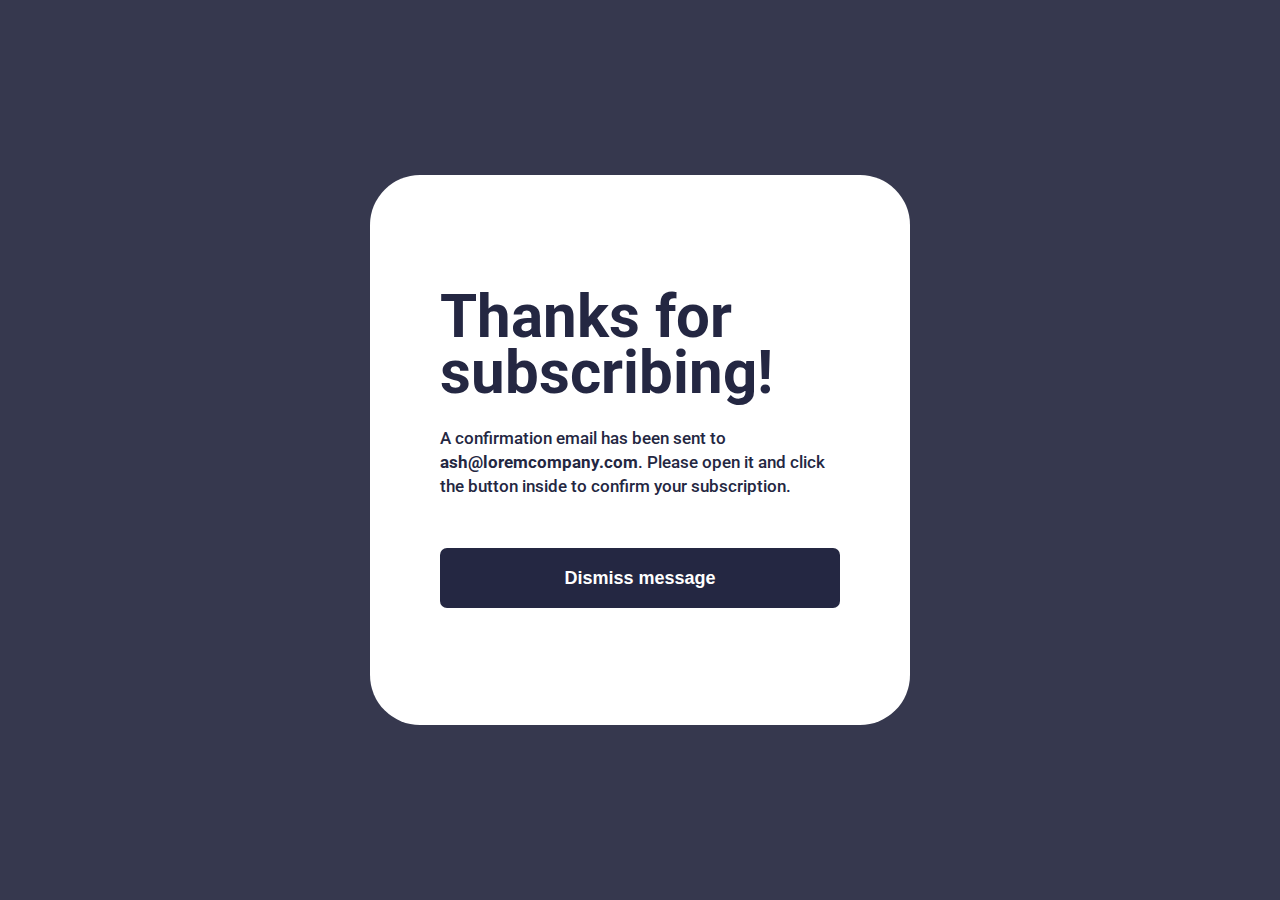
==== index2.html @ 6df90a86 "Add files via upload" ====
<!DOCTYPE html>
<html lang="en">
<head>
  <meta charset="UTF-8">
  <meta name="viewport" content="width=device-width, initial-scale=1.0">

  <link rel="preconnect" href="https://fonts.googleapis.com">
  <link rel="preconnect" href="https://fonts.gstatic.com" crossorigin>
  <link href="https://fonts.googleapis.com/css2?family=Roboto:ital,wght@0,100..900;1,100..900&display=swap" rel="stylesheet">

  <link rel="stylesheet" href="style2.css">

  <title>Document</title>
</head>
<body>
  <!-- Success message start -->

  <main>
    <div class="good-tick">
      <img src="./assets/images/icon-success.svg" alt="">
    </div>

    <article>
      <h1>Thanks for subscribing!</h1>

    <p>A confirmation email has been sent to <span style="font-weight: 700;">ash@loremcompany.com</span>. 
      Please open it and click the button inside to confirm your subscription.
    </p>

  </article>
    <div class="btn">
      <button> Dismiss message </button>
    </div>
  </main>
  
  <!-- Success message end -->
</body>
</html>
---- style2.css ----
*{
  padding: 0;
  margin: 0;
}
body{
  color: hsl(234, 29%, 20%);
  font-family: "Roboto";
  font-weight: 500;
  height: 100vh;
}
main{
  width: 375px;
  max-width: 768px;
  height: 97vh;
  padding-top: 150px;
  padding-left: 25px;
  padding-right: 25px;
}
h1{
  font-size: 40px;
  line-height: 2.5rem;
  margin-bottom: 25px;
}
p{
  font-size: 17px;
  line-height: 1.5rem;
}
.good-tick{
  margin-bottom: 35px;
}
.btn{
  height: 63%;
  display: flex;
  flex-direction: column;
  justify-content: end;
}
button{
  height: 60px;
  border: none;
  border-radius: 7px;
  font-size: 18px;
  font-weight: 700;
  color: #ffffff;
  background-color: hsl(234, 29%, 20%);
}

@media (min-width:1024px) {
  body{
    display: flex;
    flex-direction: row;
    justify-content: center;
    align-items: center;
    height: 100vh;
    background-color: hsl(235, 18%, 26%);
  }
  main{
    background-color: #ffffff;
    border-radius: 50px;
    width: 400px;
    height: 430px;
    padding: 60px 70px 60px 70px;
  }
  h1{
    font-size: 60px;
    line-height: 3.5rem;
    margin-bottom: 25px;
  }
  .btn{
    height: 110px;
    display: flex;
    flex-direction: column;
    justify-content: end;
  }
  button:hover {
    background: linear-gradient(to right, #ff416c, #fd5a3d); 
    color: white; 
    padding: 15px 30px;
    font-size: 16px;
    border: none;
    cursor: pointer;
    transition: 0.3s;
    box-shadow: 0px 4px 10px rgba(0, 0, 0, 0.2);
  }
  
}
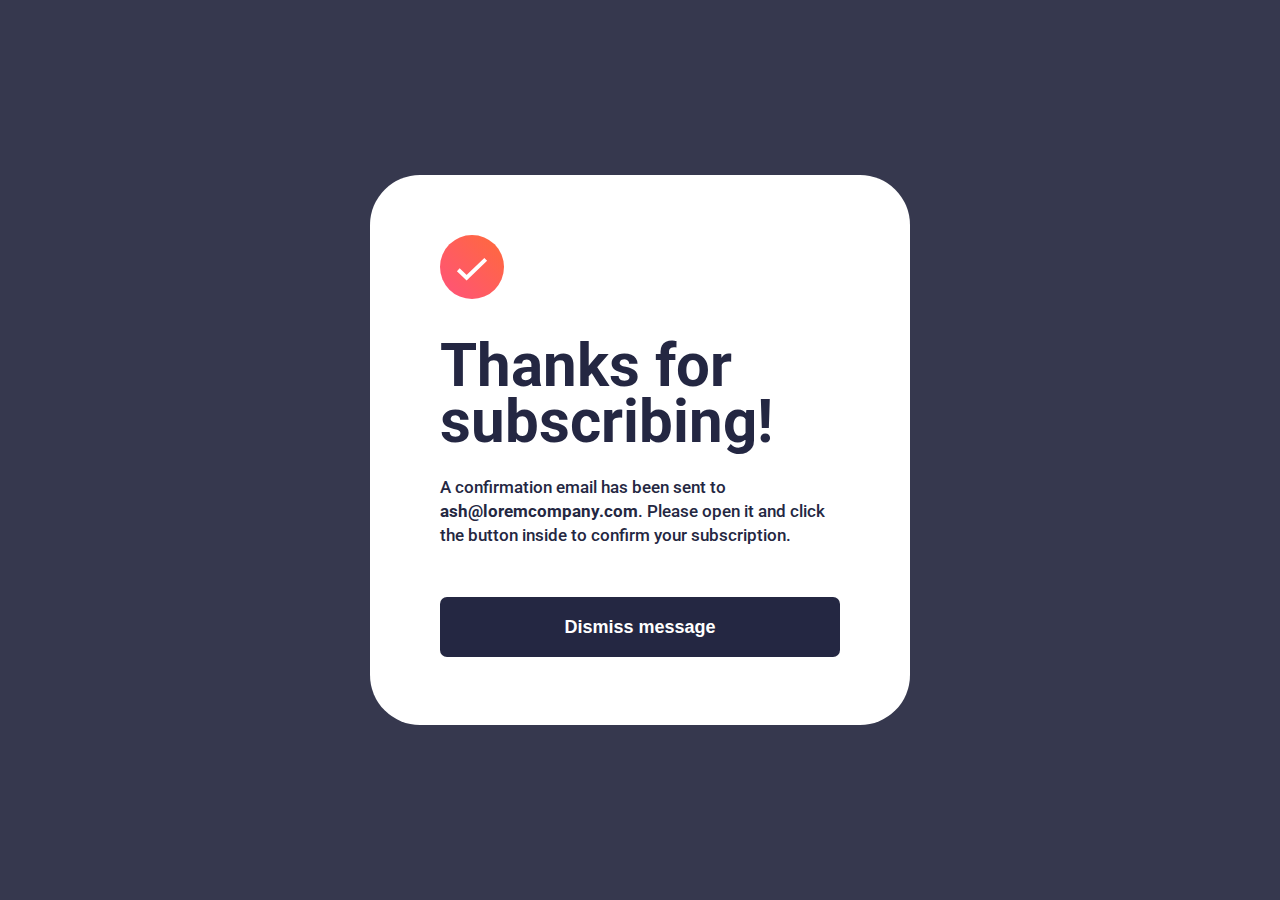
==== commit 7c698f3c: "Added asset file" ====
--- a/index2.html
+++ b/index2.html
@@ -8,7 +8,7 @@
   <link rel="preconnect" href="https://fonts.gstatic.com" crossorigin>
   <link href="https://fonts.googleapis.com/css2?family=Roboto:ital,wght@0,100..900;1,100..900&display=swap" rel="stylesheet">
 
-  <link rel="stylesheet" href="style2.css">
+  <link rel="stylesheet" href="./style2.css">
 
   <title>Document</title>
 </head>
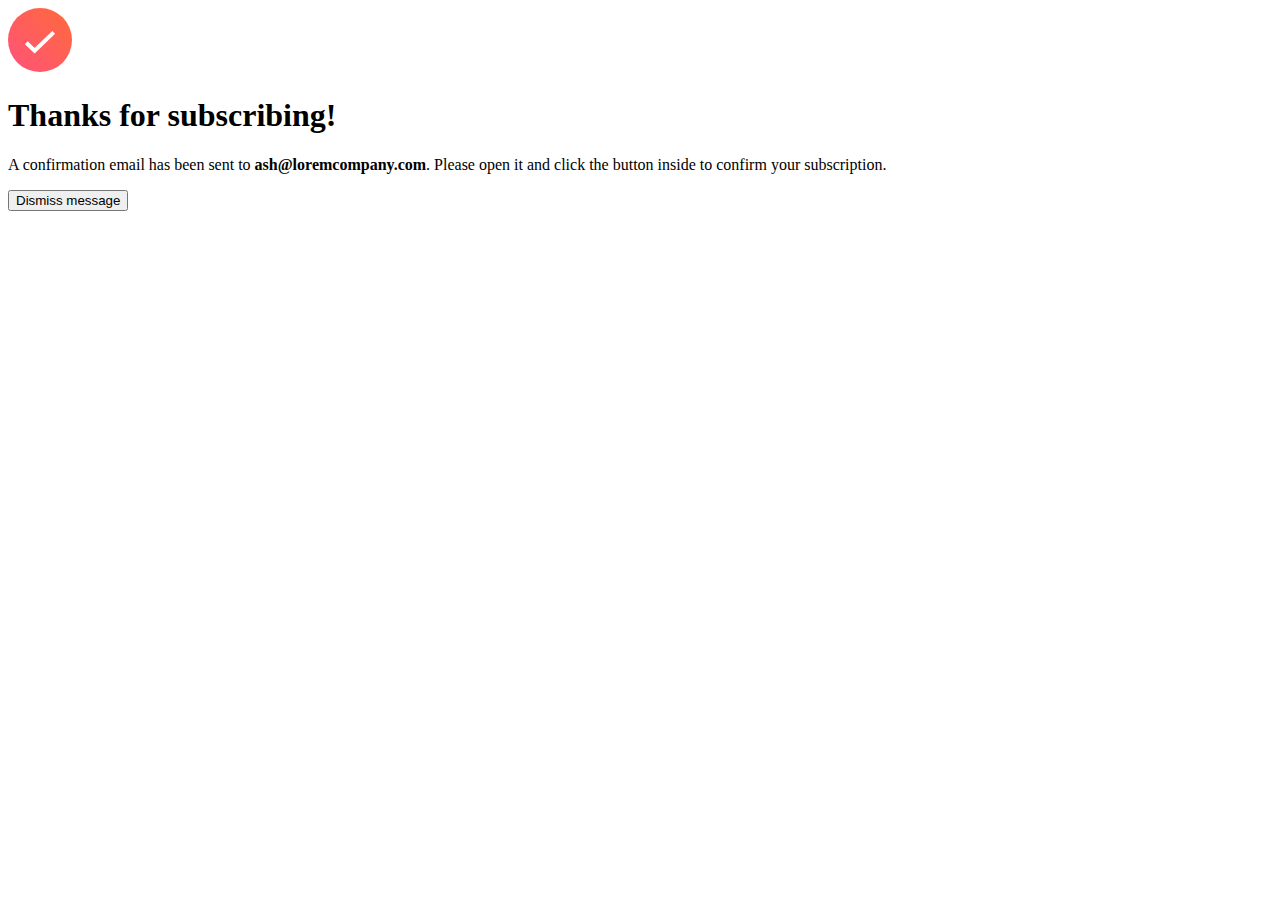
==== commit cd7ed9d2: "Chnaged head" ====
--- a/index2.html
+++ b/index2.html
@@ -2,15 +2,17 @@
 <html lang="en">
 <head>
   <meta charset="UTF-8">
-  <meta name="viewport" content="width=device-width, initial-scale=1.0">
+  <meta name="viewport" content="width=device-width, initial-scale=1.0"> <!-- displays site properly based on user's device -->
 
   <link rel="preconnect" href="https://fonts.googleapis.com">
   <link rel="preconnect" href="https://fonts.gstatic.com" crossorigin>
   <link href="https://fonts.googleapis.com/css2?family=Roboto:ital,wght@0,100..900;1,100..900&display=swap" rel="stylesheet">
 
-  <link rel="stylesheet" href="./style2.css">
-
-  <title>Document</title>
+  <link rel="icon" type="image/png" sizes="32x32" href="./assets/images/favicon-32x32.png">
+  <link rel="stylesheet" href="style1.css">
+  
+  <title>Frontend Mentor | Newsletter success message</title>
+  
 </head>
 <body>
   <!-- Success message start -->
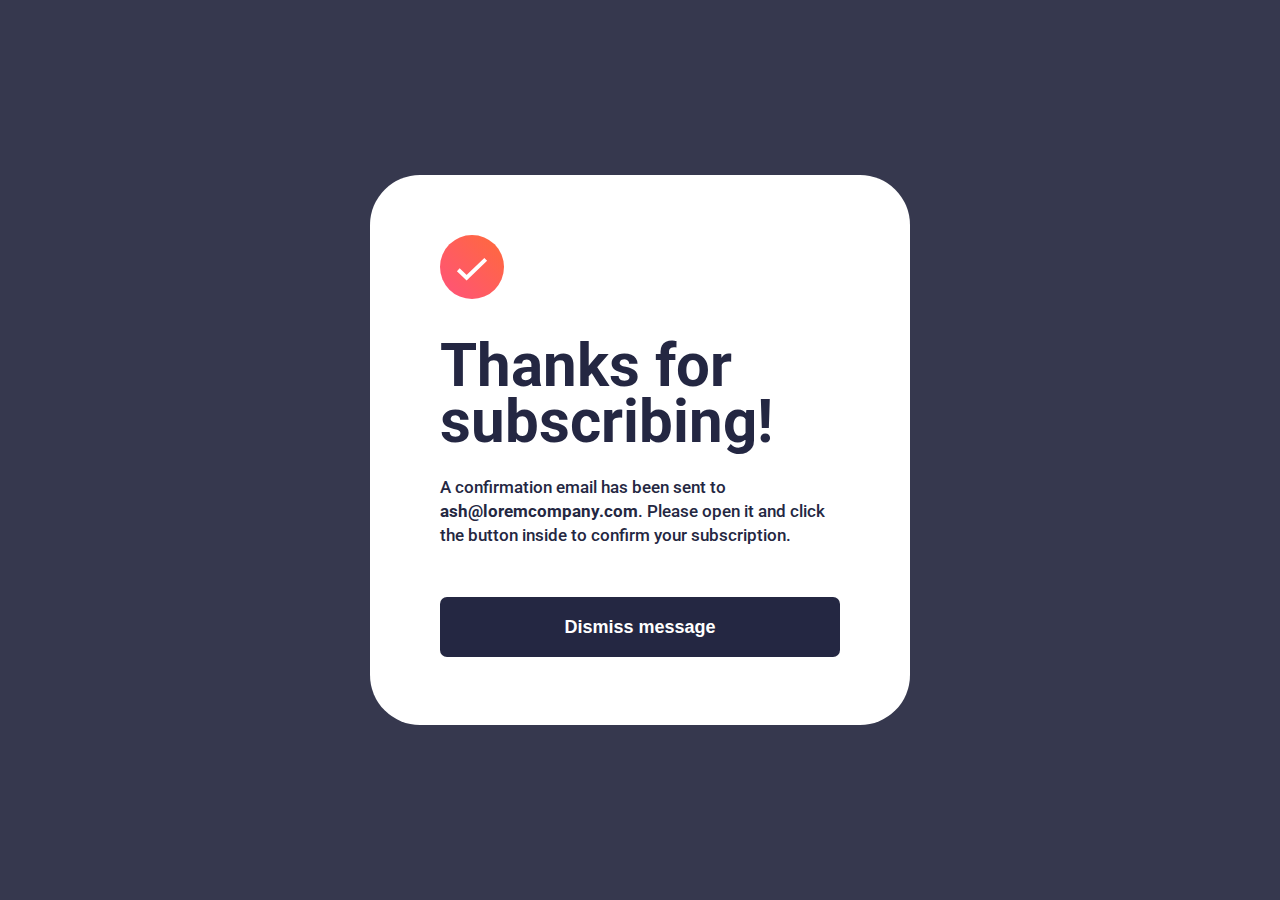
==== commit d7c41346: "Add files via upload" ====
--- a/index2.html
+++ b/index2.html
@@ -2,17 +2,15 @@
 <html lang="en">
 <head>
   <meta charset="UTF-8">
-  <meta name="viewport" content="width=device-width, initial-scale=1.0"> <!-- displays site properly based on user's device -->
+  <meta name="viewport" content="width=device-width, initial-scale=1.0">
 
   <link rel="preconnect" href="https://fonts.googleapis.com">
   <link rel="preconnect" href="https://fonts.gstatic.com" crossorigin>
   <link href="https://fonts.googleapis.com/css2?family=Roboto:ital,wght@0,100..900;1,100..900&display=swap" rel="stylesheet">
 
-  <link rel="icon" type="image/png" sizes="32x32" href="./assets/images/favicon-32x32.png">
-  <link rel="stylesheet" href="style1.css">
-  
-  <title>Frontend Mentor | Newsletter success message</title>
-  
+  <link rel="stylesheet" href="style2.css">
+
+  <title>Document</title>
 </head>
 <body>
   <!-- Success message start -->
--- a/style2.css
+++ b/style2.css
@@ -0,0 +1,85 @@
+*{
+  padding: 0;
+  margin: 0;
+}
+body{
+  color: hsl(234, 29%, 20%);
+  font-family: "Roboto";
+  font-weight: 500;
+  height: 100vh;
+}
+main{
+  width: 375px;
+  max-width: 768px;
+  height: 97vh;
+  padding-top: 150px;
+  padding-left: 25px;
+  padding-right: 25px;
+}
+h1{
+  font-size: 40px;
+  line-height: 2.5rem;
+  margin-bottom: 25px;
+}
+p{
+  font-size: 17px;
+  line-height: 1.5rem;
+}
+.good-tick{
+  margin-bottom: 35px;
+}
+.btn{
+  height: 63%;
+  display: flex;
+  flex-direction: column;
+  justify-content: end;
+}
+button{
+  height: 60px;
+  border: none;
+  border-radius: 7px;
+  font-size: 18px;
+  font-weight: 700;
+  color: #ffffff;
+  background-color: hsl(234, 29%, 20%);
+}
+
+@media (min-width:1024px) {
+  body{
+    display: flex;
+    flex-direction: row;
+    justify-content: center;
+    align-items: center;
+    height: 100vh;
+    background-color: hsl(235, 18%, 26%);
+  }
+  main{
+    background-color: #ffffff;
+    border-radius: 50px;
+    width: 400px;
+    height: 430px;
+    padding: 60px 70px 60px 70px;
+  }
+  h1{
+    font-size: 60px;
+    line-height: 3.5rem;
+    margin-bottom: 25px;
+  }
+  .btn{
+    height: 110px;
+    display: flex;
+    flex-direction: column;
+    justify-content: end;
+  }
+  button:hover {
+    background: linear-gradient(to right, #ff416c, #fd5a3d); 
+    color: white; 
+    padding: 15px 30px;
+    font-size: 16px;
+    border: none;
+    cursor: pointer;
+    transition: 0.3s;
+    box-shadow: 0px 4px 10px rgba(0, 0, 0, 0.2);
+  }
+  
+}